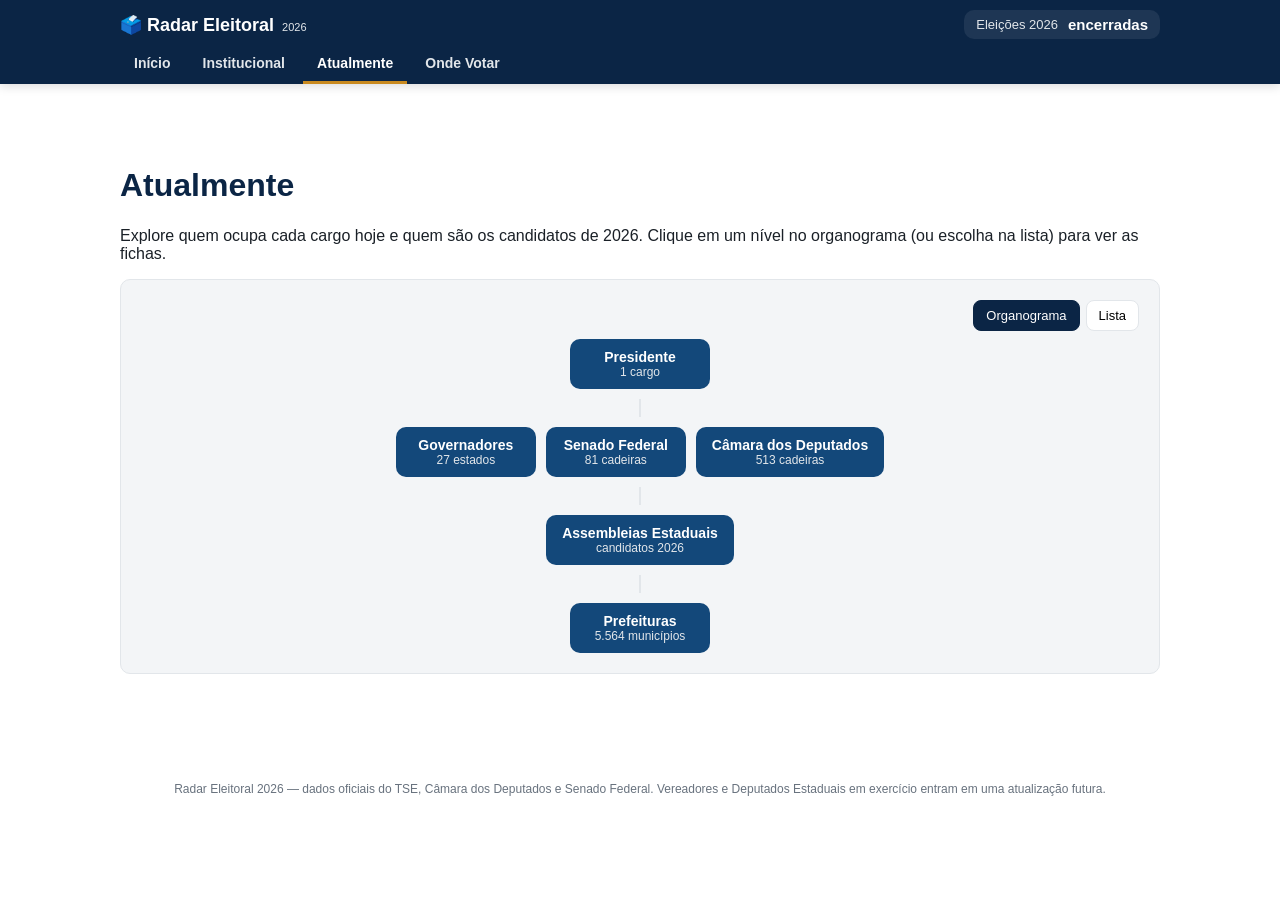
==== atualmente.html @ 76be5bc9 "Radar Eleitoral 2026: home, institucional, atualmente, onde-votar + dados oficiais TSE/Camara/Senado" ====
<!doctype html>
<html lang="pt-BR">
<head>
<meta charset="UTF-8" />
<meta name="viewport" content="width=device-width, initial-scale=1" />
<title>Atualmente — Radar Eleitoral 2026</title>
<meta name="description" content="Organograma do poder público no Brasil: quem está no cargo hoje e quem são os candidatos de 2026, com fichas e filtros por estado e cidade." />
<link rel="stylesheet" href="css/style.css" />
</head>
<body>
<main>
  <div class="container">
    <h1>Atualmente</h1>
    <p>Explore quem ocupa cada cargo hoje e quem são os candidatos de 2026. Clique em um nível no organograma (ou escolha na lista) para ver as fichas.</p>

    <section class="card">
      <div class="filters">
        <div class="view-toggle">
          <button type="button" id="btn-view-org" class="active">Organograma</button>
          <button type="button" id="btn-view-list">Lista</button>
        </div>
      </div>

      <div id="orgchart-wrap" class="orgchart"></div>
      <div id="listchart-wrap" style="display:none;"></div>
    </section>

    <section class="card" id="filtros-ficha" style="display:none;">
      <div class="filters">
        <label>Mostrar:
          <select id="f-modo">
            <option value="atuais">Quem está no cargo hoje</option>
            <option value="candidatos">Candidatos 2026</option>
          </select>
        </label>
        <label>Estado: <select id="f-uf"><option value="">Todos</option></select></label>
        <label>Cidade: <input id="f-cidade" type="text" placeholder="ex: Campinas" style="display:none;" /></label>
        <label>Buscar nome: <input id="f-nome" type="text" placeholder="nome do candidato" /></label>
      </div>
      <div id="ficha-result"></div>
    </section>
  </div>
</main>

<footer class="site-footer">
  <div class="container">Radar Eleitoral 2026 — dados oficiais do TSE, Câmara dos Deputados e Senado Federal. Vereadores e Deputados Estaduais em exercício entram em uma atualização futura.</div>
</footer>

<script src="js/header.js"></script>
<script src="js/atualmente.js"></script>
</body>
</html>
---- css/style.css ----
:root {
  --blue-900: #0b2545;
  --blue-700: #13487a;
  --blue-500: #1f6fb2;
  --slate-900: #1a2027;
  --slate-700: #3c4552;
  --slate-500: #68727e;
  --slate-200: #e2e6ea;
  --slate-100: #f3f5f7;
  --amber: #c98a1f;
  --white: #ffffff;
  --radius: 10px;
  --header-h: 112px;
  --font: -apple-system, "Segoe UI", Roboto, Helvetica, Arial, sans-serif;
}

* {
  box-sizing: border-box;
}

html, body {
  margin: 0;
  padding: 0;
  font-family: var(--font);
  color: var(--slate-900);
  background: var(--white);
}

body {
  padding-top: var(--header-h);
}

a {
  color: var(--blue-700);
}

h1, h2, h3 {
  color: var(--blue-900);
  line-height: 1.25;
}

.container {
  max-width: 1080px;
  margin: 0 auto;
  padding: 0 20px;
}

/* ---------- Header fixo ---------- */
header.site-header {
  position: fixed;
  top: 0;
  left: 0;
  right: 0;
  z-index: 100;
  background: var(--blue-900);
  color: var(--white);
  box-shadow: 0 2px 10px rgba(0, 0, 0, 0.15);
}

.header-top {
  display: flex;
  align-items: center;
  justify-content: space-between;
  gap: 16px;
  padding: 10px 20px 6px;
  max-width: 1080px;
  margin: 0 auto;
}

.brand {
  display: flex;
  align-items: baseline;
  gap: 8px;
  font-weight: 700;
  font-size: 18px;
  color: var(--white);
  text-decoration: none;
  white-space: nowrap;
}

.brand small {
  font-weight: 400;
  font-size: 11px;
  color: var(--slate-200);
}

.timer {
  display: flex;
  align-items: center;
  gap: 10px;
  background: rgba(255, 255, 255, 0.08);
  border-radius: var(--radius);
  padding: 6px 12px;
  font-size: 13px;
  white-space: nowrap;
}

.timer .timer-label {
  color: var(--slate-200);
}

.timer .timer-value {
  font-weight: 700;
  font-variant-numeric: tabular-nums;
  color: var(--white);
  font-size: 15px;
}

nav.tabs {
  display: flex;
  gap: 4px;
  max-width: 1080px;
  margin: 0 auto;
  padding: 0 20px;
  overflow-x: auto;
}

nav.tabs a {
  color: var(--slate-200);
  text-decoration: none;
  padding: 10px 14px;
  font-size: 14px;
  font-weight: 600;
  border-bottom: 3px solid transparent;
  white-space: nowrap;
}

nav.tabs a:hover {
  color: var(--white);
}

nav.tabs a.active {
  color: var(--white);
  border-bottom-color: var(--amber);
}

@media (max-width: 640px) {
  :root {
    --header-h: 128px;
  }
  .header-top {
    flex-wrap: wrap;
  }
  .timer {
    font-size: 12px;
  }
}

/* ---------- Conteúdo geral ---------- */
main {
  padding: 32px 0 64px;
}

.hero {
  text-align: center;
  padding: 24px 0 8px;
}

.hero .big-timer {
  font-size: clamp(32px, 7vw, 56px);
  font-weight: 800;
  color: var(--blue-900);
  font-variant-numeric: tabular-nums;
}

.hero p.subtitle {
  color: var(--slate-500);
  font-size: 15px;
}

.card {
  background: var(--slate-100);
  border: 1px solid var(--slate-200);
  border-radius: var(--radius);
  padding: 20px;
  margin-bottom: 20px;
}

.card h2 {
  margin-top: 0;
}

.source-note {
  font-size: 12px;
  color: var(--slate-500);
  margin-top: 8px;
}

.source-note a {
  color: var(--slate-500);
}

/* Barra de pesquisa (polls) */
.poll-bar-row {
  display: flex;
  align-items: center;
  gap: 10px;
  margin: 10px 0;
}

.poll-bar-row .name {
  width: 220px;
  font-size: 14px;
  font-weight: 600;
  flex-shrink: 0;
}

.poll-bar-track {
  flex: 1;
  background: var(--slate-200);
  border-radius: 6px;
  height: 22px;
  overflow: hidden;
}

.poll-bar-fill {
  height: 100%;
  background: var(--blue-500);
  display: flex;
  align-items: center;
  justify-content: flex-end;
  color: var(--white);
  font-size: 12px;
  font-weight: 700;
  padding-right: 8px;
  border-radius: 6px;
}

/* ---------- Fichas (cards de pessoas) ---------- */
.ficha-grid {
  display: grid;
  grid-template-columns: repeat(auto-fill, minmax(260px, 1fr));
  gap: 14px;
  margin-top: 16px;
}

.ficha {
  border: 1px solid var(--slate-200);
  border-radius: var(--radius);
  padding: 14px;
  background: var(--white);
}

.ficha .ficha-nome {
  font-weight: 700;
  color: var(--blue-900);
  font-size: 15px;
}

.ficha .ficha-cargo {
  font-size: 12px;
  color: var(--amber);
  font-weight: 700;
  text-transform: uppercase;
  letter-spacing: 0.03em;
}

.ficha dl {
  margin: 8px 0 0;
  font-size: 13px;
  color: var(--slate-700);
  display: grid;
  grid-template-columns: auto 1fr;
  gap: 2px 8px;
}

.ficha dt {
  color: var(--slate-500);
}

.ficha .ficha-frase {
  margin-top: 8px;
  font-size: 13px;
  font-style: italic;
  border-left: 3px solid var(--amber);
  padding-left: 8px;
}

.ficha .ficha-link {
  display: inline-block;
  margin-top: 8px;
  font-size: 12px;
}

/* ---------- Filtros ---------- */
.filters {
  display: flex;
  flex-wrap: wrap;
  gap: 10px;
  align-items: center;
  margin-bottom: 8px;
}

.filters select,
.filters input {
  font-family: var(--font);
  padding: 8px 10px;
  border: 1px solid var(--slate-200);
  border-radius: 8px;
  font-size: 14px;
}

.view-toggle {
  display: flex;
  gap: 6px;
  margin-left: auto;
}

.view-toggle button {
  font-family: var(--font);
  border: 1px solid var(--slate-200);
  background: var(--white);
  border-radius: 8px;
  padding: 7px 12px;
  font-size: 13px;
  cursor: pointer;
}

.view-toggle button.active {
  background: var(--blue-900);
  color: var(--white);
  border-color: var(--blue-900);
}

.empty-hint {
  color: var(--slate-500);
  font-size: 14px;
  padding: 24px;
  text-align: center;
}

/* ---------- Organograma ---------- */
.orgchart {
  display: flex;
  flex-direction: column;
  gap: 10px;
  align-items: center;
}

.org-level {
  display: flex;
  flex-wrap: wrap;
  gap: 10px;
  justify-content: center;
}

.org-node {
  background: var(--blue-700);
  color: var(--white);
  border: none;
  border-radius: var(--radius);
  padding: 10px 16px;
  font-family: var(--font);
  font-size: 14px;
  font-weight: 600;
  cursor: pointer;
  min-width: 140px;
}

.org-node .count {
  display: block;
  font-size: 12px;
  font-weight: 400;
  color: var(--slate-200);
}

.org-node:hover {
  background: var(--blue-500);
}

.org-connector {
  width: 2px;
  height: 18px;
  background: var(--slate-200);
}

/* ---------- Diagrama institucional ---------- */
.poderes {
  display: grid;
  grid-template-columns: repeat(auto-fit, minmax(220px, 1fr));
  gap: 16px;
  margin: 20px 0;
}

.poder-card {
  border: 2px solid var(--blue-700);
  border-radius: var(--radius);
  padding: 16px;
  cursor: pointer;
  background: var(--white);
  transition: transform 0.1s, box-shadow 0.1s;
}

.poder-card:hover {
  transform: translateY(-2px);
  box-shadow: 0 6px 16px rgba(11, 37, 69, 0.12);
}

.poder-card h3 {
  margin: 0 0 6px;
}

.poder-card p {
  margin: 0;
  font-size: 13px;
  color: var(--slate-700);
}

.poder-detalhe {
  display: none;
  border-left: 4px solid var(--amber);
  background: var(--slate-100);
  padding: 14px 16px;
  margin-top: -4px;
  margin-bottom: 16px;
  border-radius: 0 var(--radius) var(--radius) var(--radius);
}

.poder-detalhe.open {
  display: block;
}

.flow-steps {
  display: flex;
  flex-wrap: wrap;
  gap: 8px;
  align-items: center;
  margin: 16px 0;
}

.flow-step {
  background: var(--slate-100);
  border: 1px solid var(--slate-200);
  border-radius: 999px;
  padding: 8px 14px;
  font-size: 13px;
  cursor: pointer;
  font-weight: 600;
}

.flow-step.active {
  background: var(--amber);
  color: var(--white);
  border-color: var(--amber);
}

.flow-arrow {
  color: var(--slate-500);
}

footer.site-footer {
  text-align: center;
  font-size: 12px;
  color: var(--slate-500);
  padding: 24px 0 40px;
}
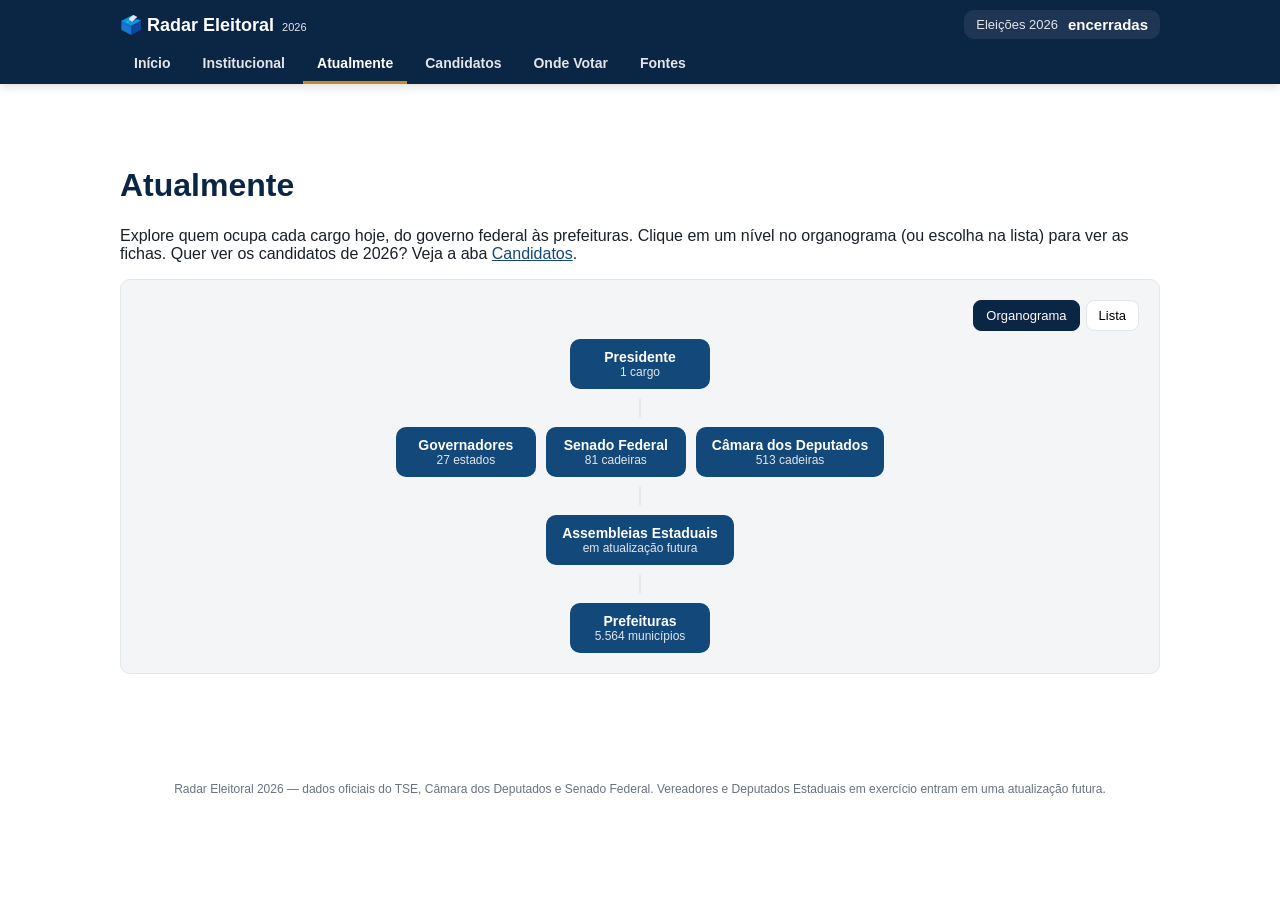
==== commit e3fa269b: "Separa Candidatos de Atualmente, adiciona pagina Fontes, e expande Home: seletor de institutos, evol" ====
--- a/atualmente.html
+++ b/atualmente.html
@@ -11,7 +11,7 @@
 <main>
   <div class="container">
     <h1>Atualmente</h1>
-    <p>Explore quem ocupa cada cargo hoje e quem são os candidatos de 2026. Clique em um nível no organograma (ou escolha na lista) para ver as fichas.</p>
+    <p>Explore quem ocupa cada cargo hoje, do governo federal às prefeituras. Clique em um nível no organograma (ou escolha na lista) para ver as fichas. Quer ver os candidatos de 2026? Veja a aba <a href="candidatos.html">Candidatos</a>.</p>
 
     <section class="card">
       <div class="filters">
@@ -27,12 +27,6 @@
 
     <section class="card" id="filtros-ficha" style="display:none;">
       <div class="filters">
-        <label>Mostrar:
-          <select id="f-modo">
-            <option value="atuais">Quem está no cargo hoje</option>
-            <option value="candidatos">Candidatos 2026</option>
-          </select>
-        </label>
         <label>Estado: <select id="f-uf"><option value="">Todos</option></select></label>
         <label>Cidade: <input id="f-cidade" type="text" placeholder="ex: Campinas" style="display:none;" /></label>
         <label>Buscar nome: <input id="f-nome" type="text" placeholder="nome do candidato" /></label>
@@ -47,6 +41,7 @@
 </footer>
 
 <script src="js/header.js"></script>
+<script src="js/shared.js"></script>
 <script src="js/atualmente.js"></script>
 </body>
 </html>
--- a/css/style.css
+++ b/css/style.css
@@ -454,3 +454,161 @@
   color: var(--slate-500);
   padding: 24px 0 40px;
 }
+
+/* ---------- Dataviz tokens (paleta validada do skill dataviz) ---------- */
+.viz-root {
+  --cat-1: #2a78d6; /* azul */
+  --cat-2: #eb6834; /* laranja */
+  --cat-3: #1baf7a; /* água */
+  --cat-4: #eda100; /* amarelo */
+  --cat-5: #e87ba4; /* magenta */
+  --cat-6: #008300; /* verde */
+  --cat-7: #4a3aa7; /* violeta */
+  --status-good: #0ca30c;
+  --status-warning: #fab219;
+  --status-critical: #d03b3b;
+  --ink-primary: #0b0b0b;
+  --ink-secondary: #52514e;
+  --ink-muted: #898781;
+  --grid-line: #e1e0d9;
+}
+
+.subsection-title {
+  font-size: 14px;
+  color: var(--slate-500);
+  margin: 18px 0 6px;
+  font-weight: 700;
+}
+
+.two-col {
+  display: grid;
+  grid-template-columns: 1fr 1fr;
+  gap: 20px;
+}
+
+@media (max-width: 720px) {
+  .two-col {
+    grid-template-columns: 1fr;
+  }
+}
+
+/* Mapa-grade do Brasil (cartograma esquemático, não geográfico) */
+.state-map {
+  display: grid;
+  grid-template-columns: repeat(7, 1fr);
+  grid-auto-rows: 34px;
+  gap: 4px;
+  max-width: 420px;
+  margin: 16px auto;
+}
+
+.state-cell {
+  border-radius: 5px;
+  display: flex;
+  align-items: center;
+  justify-content: center;
+  font-size: 10px;
+  font-weight: 700;
+  color: var(--white);
+  cursor: default;
+  position: relative;
+}
+
+.state-cell.sem-dado {
+  background: var(--slate-200);
+  color: var(--slate-500);
+}
+
+.state-cell:hover .state-tooltip {
+  display: block;
+}
+
+.state-tooltip {
+  display: none;
+  position: absolute;
+  bottom: 110%;
+  left: 50%;
+  transform: translateX(-50%);
+  background: var(--slate-900);
+  color: var(--white);
+  font-size: 11px;
+  font-weight: 400;
+  padding: 6px 8px;
+  border-radius: 6px;
+  white-space: nowrap;
+  z-index: 5;
+}
+
+.map-legend {
+  display: flex;
+  justify-content: center;
+  gap: 18px;
+  font-size: 12px;
+  color: var(--slate-700);
+  flex-wrap: wrap;
+}
+
+.map-legend .swatch {
+  display: inline-block;
+  width: 12px;
+  height: 12px;
+  border-radius: 3px;
+  margin-right: 6px;
+  vertical-align: middle;
+}
+
+/* Rosca e velocímetro */
+.chart-figure {
+  display: flex;
+  flex-direction: column;
+  align-items: center;
+  gap: 8px;
+}
+
+.chart-figure svg {
+  max-width: 220px;
+}
+
+.donut-center-label {
+  font-size: 22px;
+  font-weight: 800;
+  fill: var(--blue-900);
+}
+
+.donut-center-sub {
+  font-size: 10px;
+  fill: var(--slate-500);
+}
+
+.legend-list {
+  display: flex;
+  flex-direction: column;
+  gap: 6px;
+  font-size: 13px;
+}
+
+.legend-list .legend-row {
+  display: flex;
+  align-items: center;
+  gap: 8px;
+}
+
+.legend-list .swatch {
+  width: 12px;
+  height: 12px;
+  border-radius: 3px;
+  flex-shrink: 0;
+}
+
+.gauge-value {
+  font-size: 13px;
+  text-align: center;
+  color: var(--slate-700);
+}
+
+.candidate-selector {
+  display: flex;
+  gap: 8px;
+  flex-wrap: wrap;
+  margin-bottom: 10px;
+}
